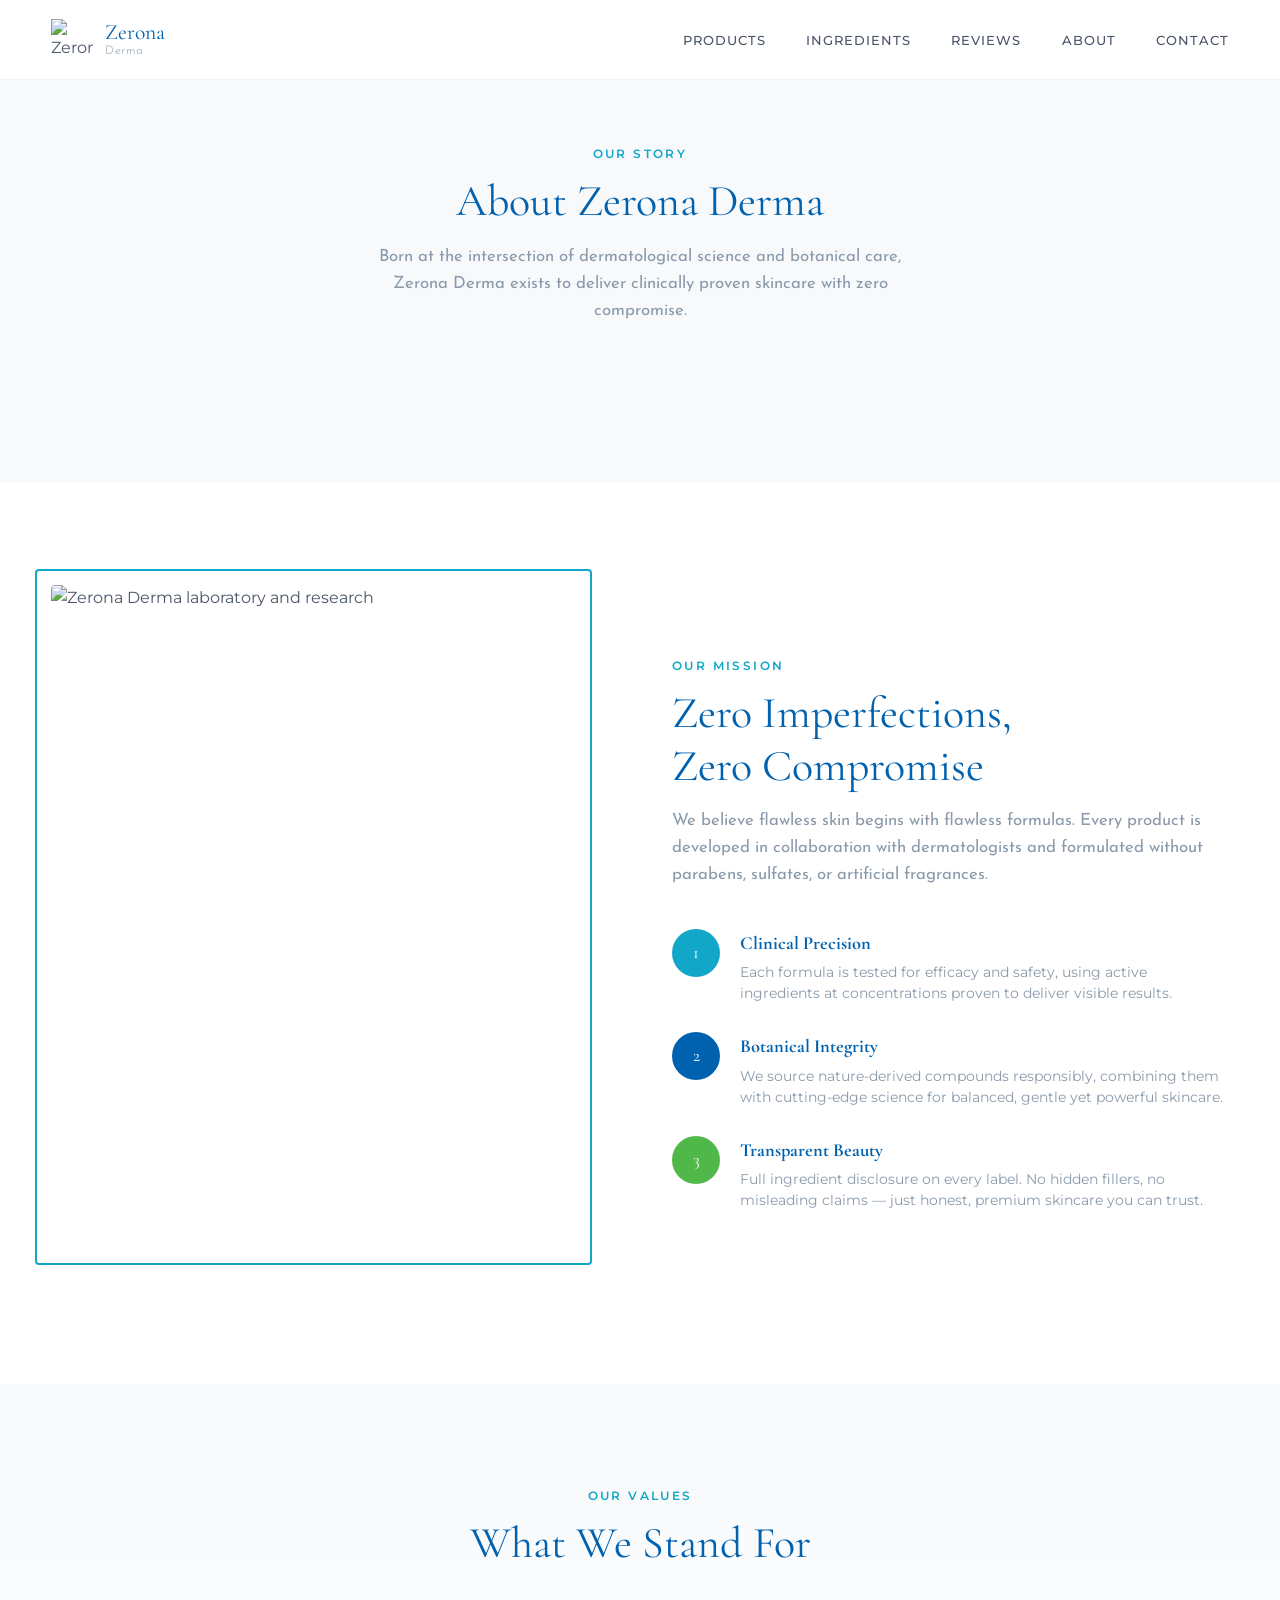
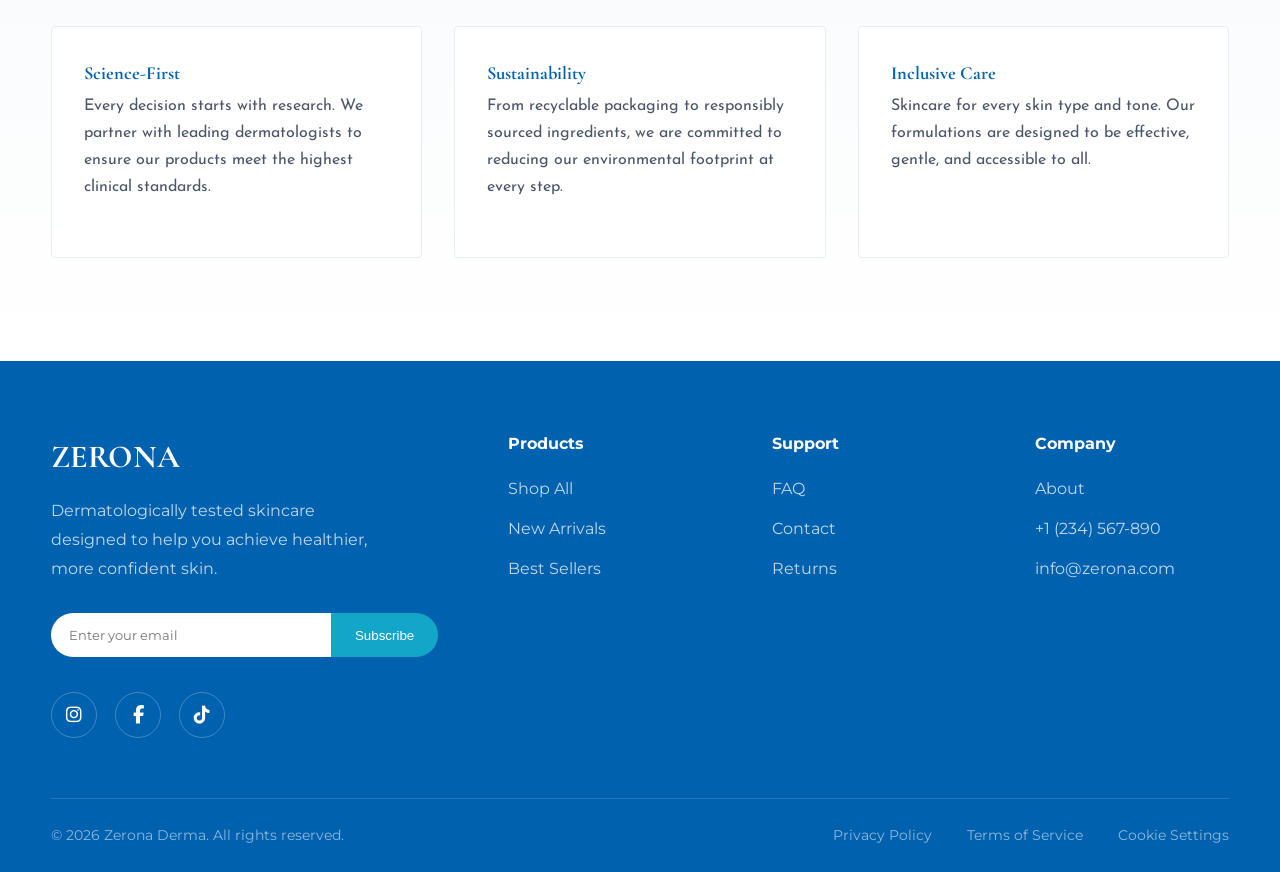
==== about.html @ bbe4850a "Changes to footer and link redirections" ====
<!DOCTYPE html>
<html lang="en">
<head>
  <meta charset="UTF-8">
  <meta name="viewport" content="width=device-width, initial-scale=1.0">
  <meta name="description" content="About Zerona Derma — Premium clinical skincare rooted in science and nature.">
  <title>About Us | Zerona Derma</title>

  <link rel="preconnect" href="https://fonts.googleapis.com">
  <link rel="preconnect" href="https://fonts.gstatic.com" crossorigin>
  <link href="https://fonts.googleapis.com/css2?family=Cormorant+Garamond:ital,wght@0,400;0,600;1,400&family=Josefin+Sans:wght@300;400&family=Montserrat:wght@400;500;600;700&display=swap" rel="stylesheet">

  <link rel="icon" type="image/svg+xml" href="assets/logo-icon.svg">
  <link rel="stylesheet" href="css/styles.css">
  <link rel="stylesheet" href="https://cdnjs.cloudflare.com/ajax/libs/font-awesome/6.7.2/css/all.min.css">
</head>
<body>

  <header class="navbar">
    <div class="container">
      <a href="index.html" class="nav-logo">
        <img src="assets/logo-icon.svg" alt="Zerona Derma icon">
        <div class="nav-logo-text">
          <span class="brand-name">Zerona</span>
          <span class="brand-sub">Derma</span>
        </div>
      </a>

      <nav>
        <ul class="nav-links">
          <li><a href="products.html">Products</a></li>
          <li><a href="ingredients.html">Ingredients</a></li>
          <li><a href="reviews.html">Reviews</a></li>
          <li><a href="about.html">About</a></li>
          <li><a href="index.html#contact">Contact</a></li>
        </ul>
      </nav>

      <button class="nav-toggle" aria-label="Toggle navigation">
        <span></span>
        <span></span>
        <span></span>
      </button>
    </div>
  </header>

  <main>
    <section class="products" style="padding-top: calc(var(--nav-height) + 4rem);">
      <div class="container">
        <div class="products-header">
          <p class="section-label">Our Story</p>
          <h1 class="section-title">About Zerona Derma</h1>
          <p class="section-subtitle">
            Born at the intersection of dermatological science and botanical care, Zerona Derma exists to deliver clinically proven skincare with zero compromise.
          </p>
        </div>
      </div>
    </section>

    <section class="ingredients">
      <div class="container">
        <div class="ingredients-layout">
          <div class="ingredients-image">
            <img src="https://images.unsplash.com/photo-1559757175-5700dde675bc?w=800&q=80" alt="Zerona Derma laboratory and research">
          </div>

          <div class="ingredients-content">
            <p class="section-label">Our Mission</p>
            <h2 class="section-title">Zero Imperfections,<br>Zero Compromise</h2>
            <p class="section-subtitle">
              We believe flawless skin begins with flawless formulas. Every product is developed in collaboration with dermatologists and formulated without parabens, sulfates, or artificial fragrances.
            </p>

            <ul class="ingredients-list">
              <li class="ingredient-item">
                <div class="ingredient-icon cyan">1</div>
                <div>
                  <h3 class="ingredient-name">Clinical Precision</h3>
                  <p class="ingredient-desc">Each formula is tested for efficacy and safety, using active ingredients at concentrations proven to deliver visible results.</p>
                </div>
              </li>
              <li class="ingredient-item">
                <div class="ingredient-icon blue">2</div>
                <div>
                  <h3 class="ingredient-name">Botanical Integrity</h3>
                  <p class="ingredient-desc">We source nature-derived compounds responsibly, combining them with cutting-edge science for balanced, gentle yet powerful skincare.</p>
                </div>
              </li>
              <li class="ingredient-item">
                <div class="ingredient-icon green">3</div>
                <div>
                  <h3 class="ingredient-name">Transparent Beauty</h3>
                  <p class="ingredient-desc">Full ingredient disclosure on every label. No hidden fillers, no misleading claims — just honest, premium skincare you can trust.</p>
                </div>
              </li>
            </ul>
          </div>
        </div>
      </div>
    </section>

    <section class="testimonials">
      <div class="container">
        <div class="testimonials-header">
          <p class="section-label">Our Values</p>
          <h2 class="section-title">What We Stand For</h2>
        </div>

        <div class="testimonials-grid">
          <article class="testimonial-card">
            <h3 class="ingredient-name">Science-First</h3>
            <p class="testimonial-quote" style="font-style: normal;">
              Every decision starts with research. We partner with leading dermatologists to ensure our products meet the highest clinical standards.
            </p>
          </article>

          <article class="testimonial-card">
            <h3 class="ingredient-name">Sustainability</h3>
            <p class="testimonial-quote" style="font-style: normal;">
              From recyclable packaging to responsibly sourced ingredients, we are committed to reducing our environmental footprint at every step.
            </p>
          </article>

          <article class="testimonial-card">
            <h3 class="ingredient-name">Inclusive Care</h3>
            <p class="testimonial-quote" style="font-style: normal;">
              Skincare for every skin type and tone. Our formulations are designed to be effective, gentle, and accessible to all.
            </p>
          </article>
        </div>
      </div>
    </section>
  </main>

<footer class="footer">
    <div class="container">

        <div class="footer-grid">

            <!-- Left -->
            <div class="footer-subscription">

                <h2 class="footer-brand">
                    ZERONA
                </h2>

                <p class="footer-brand-text">
                    Dermatologically tested skincare designed to help you achieve healthier, more confident skin.
                </p>

                <form class="subscription-form"
                    onsubmit="event.preventDefault(); alert('Thank you for subscribing!');">

                    <div class="subscription-input-group">
                        <input
                            type="email"
                            placeholder="Enter your email"
                            required
                            class="subscription-input">

                        <button
                            type="submit"
                            class="subscription-button">

                            Subscribe

                        </button>
                    </div>

                </form>

                <div class="footer-social">

                    <a href="https://www.instagram.com/zeronadermanepal/">
                        <i class="fa-brands fa-instagram"></i>
                    </a>

                    <a href="https://www.facebook.com/ZeronaDermaNepal">
                        <i class="fa-brands fa-facebook-f"></i>
                    </a>

                    <a href="https://www.tiktok.com/@zeronadermanepal">
                        <i class="fa-brands fa-tiktok"></i>
                    </a>

                </div>

            </div>

            <!-- Products -->

            <div>

                <h4 class="footer-heading">
                    Products
                </h4>

                <div class="footer-links">

                    <a href="products.html">
                        Shop All
                    </a>

                    <a href="products.html">
                        New Arrivals
                    </a>

                    <a href="products.html">
                        Best Sellers
                    </a>

                </div>

            </div>

            <!-- Support -->

            <div>

                <h4 class="footer-heading">
                    Support
                </h4>

                <div class="footer-links">

                    <a href="faqs.html">
                        FAQ
                    </a>

                    <a href="contact.html">
                        Contact
                    </a>

                    <a href="returnpolicy.html">
                        Returns
                    </a>

                </div>

            </div>

            <!-- Company -->

            <div>

                <h4 class="footer-heading">
                    Company
                </h4>

                <div class="footer-links">

                    <a href="about.html">
                        About
                    </a>

                    <a href="tel:+1234567890">
                        +1 (234) 567-890
                    </a>

                    <a href="mailto:info@zerona.com">
                        info@zerona.com
                    </a>

                </div>

            </div>

        </div>

        <div class="footer-bottom">

            <p>
                © 2026 Zerona Derma. All rights reserved.
            </p>

            <div class="footer-bottom-links">

                <a href="privacy-policy.html">
                    Privacy Policy
                </a>

                <a href="terms-of-service.html">
                    Terms of Service
                </a>

                <a href="#">
                    Cookie Settings
                </a>

            </div>

        </div>

    </div>

</footer>

  <script src="js/main.js"></script>
</body>
</html>
---- css/styles.css ----
/* =============================================
   Zerona Derma — Brand Styles
   ============================================= */

@font-face {
  font-family: "Mintage";
  src: url("../fonts/Mintage-Regular.woff2") format("woff2"),
       url("../fonts/Mintage-Regular.woff") format("woff");
  font-weight: 400;
  font-style: normal;
  font-display: swap;
}

@font-face {
  font-family: "Melissa";
  src: url("../fonts/Melissa-Regular.woff2") format("woff2"),
       url("../fonts/Melissa-Regular.woff") format("woff");
  font-weight: 400;
  font-style: normal;
  font-display: swap;
}

:root {
  --cyan: #12a6c8;
  --dark-blue: #0061af;
  --medium-blue: #278ec1;
  --green: #50b848;
  --white: #ffffff;
  --black: #000000;
  --gray-100: #f7f9fb;
  --gray-200: #e8edf2;
  --gray-400: #8a9aab;
  --gray-600: #4a5568;

  --font-heading: "Mintage", "Cormorant Garamond", "Playfair Display", Georgia, serif;
  --font-sub: "Melissa", "Josefin Sans", "Montserrat", sans-serif;
  --font-body: "Montserrat", system-ui, sans-serif;

  --nav-height: 80px;
  --section-padding: clamp(4rem, 8vw, 7rem);
  --container: min(1200px, 92vw);
  --transition: 0.3s ease;
}

*,
*::before,
*::after {
  box-sizing: border-box;
  margin: 0;
  padding: 0;
}

html {
  scroll-behavior: smooth;
}

body {
  font-family: var(--font-body);
  font-size: 16px;
  line-height: 1.6;
  color: var(--gray-600);
  background: var(--white);
  -webkit-font-smoothing: antialiased;
}

img {
  max-width: 100%;
  height: auto;
  display: block;
}

a {
  color: inherit;
  text-decoration: none;
}

ul {
  list-style: none;
}

.container {
  width: var(--container);
  margin-inline: auto;
}

.section-label {
  font-family: var(--font-body);
  font-size: 0.75rem;
  font-weight: 600;
  letter-spacing: 0.2em;
  text-transform: uppercase;
  color: var(--cyan);
  margin-bottom: 0.75rem;
}

.section-title {
  font-family: var(--font-heading);
  font-size: clamp(2rem, 4vw, 2.75rem);
  font-weight: 400;
  color: var(--dark-blue);
  line-height: 1.2;
  margin-bottom: 1rem;
}

.section-subtitle {
  font-family: var(--font-sub);
  font-size: 1.05rem;
  color: var(--gray-400);
  max-width: 540px;
}

.btn {
  display: inline-flex;
  align-items: center;
  justify-content: center;
  gap: 0.5rem;
  padding: 0.875rem 2rem;
  font-family: var(--font-body);
  font-size: 0.8rem;
  font-weight: 600;
  letter-spacing: 0.12em;
  text-transform: uppercase;
  border: none;
  cursor: pointer;
  transition: background var(--transition), color var(--transition), transform var(--transition);
}

.btn-primary {
  background: var(--dark-blue);
  color: var(--white);
}

.btn-primary:hover {
  background: var(--medium-blue);
  transform: translateY(-2px);
}

.btn-outline {
  background: transparent;
  color: var(--dark-blue);
  border: 1.5px solid var(--dark-blue);
}

.btn-outline:hover {
  background: var(--dark-blue);
  color: var(--white);
}

/* =============================================
   Navbar
   ============================================= */

.navbar {
  position: fixed;
  top: 0;
  left: 0;
  right: 0;
  z-index: 1000;
  height: var(--nav-height);
  background: rgba(255, 255, 255, 0.95);
  backdrop-filter: blur(12px);
  border-bottom: 1px solid rgba(0, 97, 175, 0.08);
  transition: box-shadow var(--transition);
}

.navbar.scrolled {
  box-shadow: 0 4px 24px rgba(0, 97, 175, 0.08);
}

.navbar .container {
  display: flex;
  align-items: center;
  justify-content: space-between;
  height: 100%;
}

.nav-logo {
  display: flex;
  align-items: center;
  gap: 0.75rem;
}

.nav-logo img {
  width: 42px;
  height: 42px;
}

.nav-logo-text {
  display: flex;
  flex-direction: column;
  line-height: 1.1;
}

.nav-logo-text .brand-name {
  font-family: var(--font-heading);
  font-size: 1.35rem;
  color: var(--dark-blue);
}

.nav-logo-text .brand-sub {
  font-family: var(--font-sub);
  font-size: 0.75rem;
  font-weight: 300;
  color: var(--gray-400);
  letter-spacing: 0.05em;
}

.nav-links {
  display: flex;
  align-items: center;
  gap: 2.5rem;
}

.nav-links a {
  font-size: 0.8rem;
  font-weight: 500;
  letter-spacing: 0.08em;
  text-transform: uppercase;
  color: var(--gray-600);
  transition: color var(--transition);
  position: relative;
}

.nav-links a::after {
  content: "";
  position: absolute;
  bottom: -4px;
  left: 0;
  width: 0;
  height: 2px;
  background: var(--cyan);
  transition: width var(--transition);
}

.nav-links a:hover {
  color: var(--dark-blue);
}

.nav-links a:hover::after {
  width: 100%;
}

.nav-toggle {
  display: none;
  flex-direction: column;
  gap: 5px;
  background: none;
  border: none;
  cursor: pointer;
  padding: 4px;
}

.nav-toggle span {
  display: block;
  width: 24px;
  height: 2px;
  background: var(--dark-blue);
  transition: transform var(--transition), opacity var(--transition);
}

.nav-toggle.active span:nth-child(1) {
  transform: translateY(7px) rotate(45deg);
}

.nav-toggle.active span:nth-child(2) {
  opacity: 0;
}

.nav-toggle.active span:nth-child(3) {
  transform: translateY(-7px) rotate(-45deg);
}

/* =============================================
   Hero
   ============================================= */

.hero {
  position: relative;
  min-height: 100vh;
  display: flex;
  align-items: center;
  padding-top: var(--nav-height);
  overflow: hidden;
}

.hero-bg {
  position: absolute;
  inset: 0;
  z-index: 0;
}

.hero-bg img {
  width: 100%;
  height: 100%;
  object-fit: cover;
}

.hero-overlay {
  position: absolute;
  inset: 0;
  background: linear-gradient(
    135deg,
    rgba(255, 255, 255, 0.92) 0%,
    rgba(255, 255, 255, 0.75) 45%,
    rgba(18, 166, 200, 0.15) 100%
  );
}

.hero .container {
  position: relative;
  z-index: 1;
  display: grid;
  grid-template-columns: 1fr 1fr;
  gap: 4rem;
  align-items: center;
  padding-block: 4rem;
}

.hero-content {
  max-width: 560px;
}

.hero-logo {
  width: min(320px, 80%);
  margin-bottom: 2rem;
}

.hero-tagline {
  font-family: var(--font-body);
  font-size: 0.85rem;
  font-weight: 600;
  letter-spacing: 0.35em;
  text-transform: uppercase;
  color: var(--black);
  margin-bottom: 1.5rem;
}

.hero-title {
  font-family: var(--font-heading);
  font-size: clamp(2.5rem, 5vw, 3.5rem);
  color: var(--dark-blue);
  line-height: 1.15;
  margin-bottom: 1.25rem;
}

.hero-title em {
  font-style: normal;
  color: var(--cyan);
}

.hero-desc {
  font-size: 1.05rem;
  color: var(--gray-600);
  margin-bottom: 2.5rem;
  max-width: 440px;
}

.hero-actions {
  display: flex;
  flex-wrap: wrap;
  gap: 1rem;
}

.hero-visual {
  position: relative;
  display: flex;
  justify-content: center;
}

.hero-product {
  width: min(420px, 100%);
  border-radius: 4px;
  box-shadow: 0 32px 64px rgba(0, 97, 175, 0.15);
}

.hero-accent {
  position: absolute;
  width: 200px;
  height: 200px;
  border-radius: 50%;
  background: radial-gradient(circle, rgba(18, 166, 200, 0.2) 0%, transparent 70%);
  top: -40px;
  right: -20px;
  pointer-events: none;
}

.hero-accent-2 {
  position: absolute;
  width: 160px;
  height: 160px;
  border-radius: 50%;
  background: radial-gradient(circle, rgba(80, 184, 72, 0.15) 0%, transparent 70%);
  bottom: -30px;
  left: -20px;
  pointer-events: none;
}

/* =============================================
   Featured Products
   ============================================= */

.products {
  padding: var(--section-padding) 0;
  background: var(--gray-100);
}

.products-header {
  text-align: center;
  margin-bottom: 3.5rem;
}

.products-header .section-subtitle {
  margin-inline: auto;
}

.products-grid {
  display: grid;
  grid-template-columns: repeat(3, 1fr);
  gap: 2rem;
}

.product-card {
  background: var(--white);
  border-radius: 4px;
  overflow: hidden;
  transition: transform var(--transition), box-shadow var(--transition);
}

.product-card:hover {
  transform: translateY(-6px);
  box-shadow: 0 20px 48px rgba(0, 97, 175, 0.12);
}

.product-image {
  position: relative;
  aspect-ratio: 1;
  overflow: hidden;
  background: var(--gray-200);
}

.product-image img {
  width: 100%;
  height: 100%;
  object-fit: cover;
  transition: transform 0.5s ease;
}

.product-card:hover .product-image img {
  transform: scale(1.05);
}

.product-badge {
  position: absolute;
  top: 1rem;
  left: 1rem;
  background: var(--green);
  color: var(--white);
  font-size: 0.65rem;
  font-weight: 600;
  letter-spacing: 0.1em;
  text-transform: uppercase;
  padding: 0.35rem 0.75rem;
  border-radius: 2px;
}

.product-info {
  padding: 1.5rem;
}

.product-category {
  font-size: 0.7rem;
  font-weight: 600;
  letter-spacing: 0.15em;
  text-transform: uppercase;
  color: var(--cyan);
  margin-bottom: 0.5rem;
}

.product-name {
  font-family: var(--font-heading);
  font-size: 1.35rem;
  color: var(--dark-blue);
  margin-bottom: 0.5rem;
}

.product-desc {
  font-size: 0.875rem;
  color: var(--gray-400);
  margin-bottom: 1rem;
  line-height: 1.5;
}

.product-footer {
  display: flex;
  align-items: center;
  justify-content: space-between;
}

.product-price {
  font-family: var(--font-body);
  font-size: 1.1rem;
  font-weight: 600;
  color: var(--dark-blue);
}

.product-link {
  font-size: 0.75rem;
  font-weight: 600;
  letter-spacing: 0.1em;
  text-transform: uppercase;
  color: var(--medium-blue);
  transition: color var(--transition);
}

.product-link:hover {
  color: var(--cyan);
}

/* =============================================
   Ingredients
   ============================================= */

.ingredients {
  padding: var(--section-padding) 0;
}

.ingredients-layout {
  display: grid;
  grid-template-columns: 1fr 1fr;
  gap: 4rem;
  align-items: center;
}

.ingredients-image {
  position: relative;
}

.ingredients-image img {
  width: 100%;
  aspect-ratio: 4/5;
  object-fit: cover;
  border-radius: 4px;
}

.ingredients-image::before {
  content: "";
  position: absolute;
  top: -16px;
  left: -16px;
  width: 100%;
  height: 100%;
  border: 2px solid var(--cyan);
  border-radius: 4px;
  z-index: -1;
}

.ingredients-list {
  display: flex;
  flex-direction: column;
  gap: 1.75rem;
  margin-top: 2.5rem;
}

.ingredient-item {
  display: flex;
  gap: 1.25rem;
  align-items: flex-start;
}

.ingredient-icon {
  flex-shrink: 0;
  width: 48px;
  height: 48px;
  border-radius: 50%;
  display: flex;
  align-items: center;
  justify-content: center;
  font-family: var(--font-heading);
  font-size: 1.1rem;
  color: var(--white);
}

.ingredient-icon.cyan { background: var(--cyan); }
.ingredient-icon.blue { background: var(--dark-blue); }
.ingredient-icon.green { background: var(--green); }
.ingredient-icon.medium { background: var(--medium-blue); }

.ingredient-name {
  font-family: var(--font-heading);
  font-size: 1.15rem;
  color: var(--dark-blue);
  margin-bottom: 0.25rem;
}

.ingredient-desc {
  font-size: 0.875rem;
  color: var(--gray-400);
  line-height: 1.5;
}

/* =============================================
   Testimonials
   ============================================= */

.testimonials {
  padding: var(--section-padding) 0;
  background: linear-gradient(180deg, var(--gray-100) 0%, var(--white) 100%);
}

.testimonials-header {
  text-align: center;
  margin-bottom: 3.5rem;
}

.testimonials-header .section-subtitle {
  margin-inline: auto;
}

.testimonials-grid {
  display: grid;
  grid-template-columns: repeat(3, 1fr);
  gap: 2rem;
}

.testimonial-card {
  background: var(--white);
  padding: 2rem;
  border-radius: 4px;
  border: 1px solid var(--gray-200);
  transition: border-color var(--transition), box-shadow var(--transition);
}

.testimonial-card:hover {
  border-color: rgba(18, 166, 200, 0.3);
  box-shadow: 0 12px 32px rgba(0, 97, 175, 0.08);
}

.testimonial-stars {
  display: flex;
  gap: 4px;
  margin-bottom: 1.25rem;
  color: var(--cyan);
  font-size: 0.9rem;
}

.testimonial-quote {
  font-family: var(--font-sub);
  font-size: 1rem;
  font-style: italic;
  color: var(--gray-600);
  line-height: 1.7;
  margin-bottom: 1.5rem;
}

.testimonial-author {
  display: flex;
  align-items: center;
  gap: 0.875rem;
}

.testimonial-avatar {
  width: 44px;
  height: 44px;
  border-radius: 50%;
  object-fit: cover;
}

.testimonial-name {
  font-family: var(--font-body);
  font-size: 0.875rem;
  font-weight: 600;
  color: var(--dark-blue);
}

.testimonial-role {
  font-size: 0.75rem;
  color: var(--gray-400);
}

/* =============================================
   Footer
   ============================================= */

.footer{

    background:var(--dark-blue);
    color:white;
    padding:70px 0 0;

}

.footer-grid{

    display:grid;

    grid-template-columns:2fr 1fr 1fr 1fr;

    gap:70px;

    padding-bottom:60px;

    border-bottom:1px solid rgba(255,255,255,.15);

}

.footer-brand{

    font-family:var(--font-heading);

    font-size:2rem;

    margin-bottom:15px;

    color:white;

}

.footer-brand-text{

    max-width:340px;

    line-height:1.8;

    margin-bottom:30px;

    color:rgba(255,255,255,.75);

}

.subscription-input-group{

    display:flex;

    border-radius:50px;

    overflow:hidden;

    margin-bottom:35px;

}

.subscription-input{

    flex:1;

    border:none;

    padding:14px 18px;

    font-family:var(--font-body);

}

.subscription-input:focus{

    outline:none;

}

.subscription-button{

    border:none;

    background:var(--cyan);

    color:white;

    padding:0 24px;

    cursor:pointer;

    transition:.3s;

}

.subscription-button:hover{

    background:var(--medium-blue);

}

.footer-heading{

    margin-bottom:20px;

}

.footer-links{

    display:flex;

    flex-direction:column;

    gap:14px;

}

.footer-links a{

    color:rgba(255,255,255,.75);

    transition:.3s;

}

.footer-links a:hover{

    color:white;

    transform:translateX(4px);

}

.footer-social{

    display:flex;

    gap:18px;

}

.footer-social a{

    width:46px;

    height:46px;

    border-radius:50%;

    border:1px solid rgba(255,255,255,.25);

    display:flex;

    justify-content:center;

    align-items:center;

    font-size:18px;

    transition:.3s;

}

.footer-social a:hover{

    background:var(--cyan);

    transform:translateY(-4px);

}

.footer-bottom{

    display:flex;

    justify-content:space-between;

    align-items:center;

    padding:25px 0;

    color:rgba(255,255,255,.55);

    font-size:.9rem;

}

.footer-bottom-links{

    display:flex;

    gap:35px;

}

/* =============================================
   Responsive
   ============================================= */

/* =============================================
    Responsive
    ============================================= */

.breadcrumb-link {
  font-size: 0.9rem;
  color: var(--medium-blue);
  transition: color var(--transition);
  font-weight: 500;
}

.breadcrumb-link:hover {
  color: var(--cyan);
}

/* Product Detail Page */
.product-detail-layout {
  display: grid;
  grid-template-columns: 1fr 1fr;
  gap: 4rem;
  align-items: start;
}

.product-detail-image {
  position: relative;
  sticky: top 100px;
}

.detail-image {
  width: 100%;
  aspect-ratio: 1;
  object-fit: cover;
  border-radius: 4px;
  box-shadow: 0 16px 48px rgba(0, 97, 175, 0.12);
}

.product-detail-info {
  display: flex;
  flex-direction: column;
}

.product-detail-title {
  font-family: var(--font-heading);
  font-size: clamp(2rem, 4vw, 2.5rem);
  color: var(--dark-blue);
  margin: 1rem 0 0.5rem;
  line-height: 1.2;
}

.product-detail-price {
  font-size: 1.5rem;
  font-weight: 700;
  color: var(--dark-blue);
  margin-bottom: 1.5rem;
}

.product-detail-desc {
  font-size: 1rem;
  color: var(--gray-600);
  line-height: 1.8;
  margin-bottom: 2rem;
}

.product-benefits,
.product-usage,
.product-ingredients {
  margin-bottom: 2.5rem;
}

.benefits-title,
.usage-title,
.ingredients-title {
  font-family: var(--font-heading);
  font-size: 1.2rem;
  color: var(--dark-blue);
  margin-bottom: 1rem;
}

.benefits-list {
  list-style: none;
  display: flex;
  flex-direction: column;
  gap: 0.75rem;
}

.benefits-list li {
  font-size: 0.95rem;
  color: var(--gray-600);
  padding-left: 1.5rem;
  position: relative;
}

.benefits-list li::before {
  content: "✓";
  position: absolute;
  left: 0;
  color: var(--cyan);
  font-weight: 600;
}

.usage-text,
.ingredients-text {
  font-size: 0.95rem;
  color: var(--gray-600);
  line-height: 1.7;
}

.related-products {
  padding-top: 2rem;
  border-top: 1px solid var(--gray-200);
}

@media (max-width: 992px) {
  .product-detail-layout {
    grid-template-columns: 1fr;
    gap: 3rem;
  }

  .product-detail-image {
    sticky: unset;
  }

  .products-grid {
    grid-template-columns: repeat(2, 1fr);
    gap: 2rem;
  }
}

@media (max-width: 768px) {
  .product-detail-layout {
    gap: 2rem;
  }

  .product-detail-title {
    font-size: 1.75rem;
  }

  .products-grid {
    grid-template-columns: 1fr;
    gap: 1.5rem;
  }

  .related-products .products-grid {
    grid-template-columns: 1fr;
  }
}
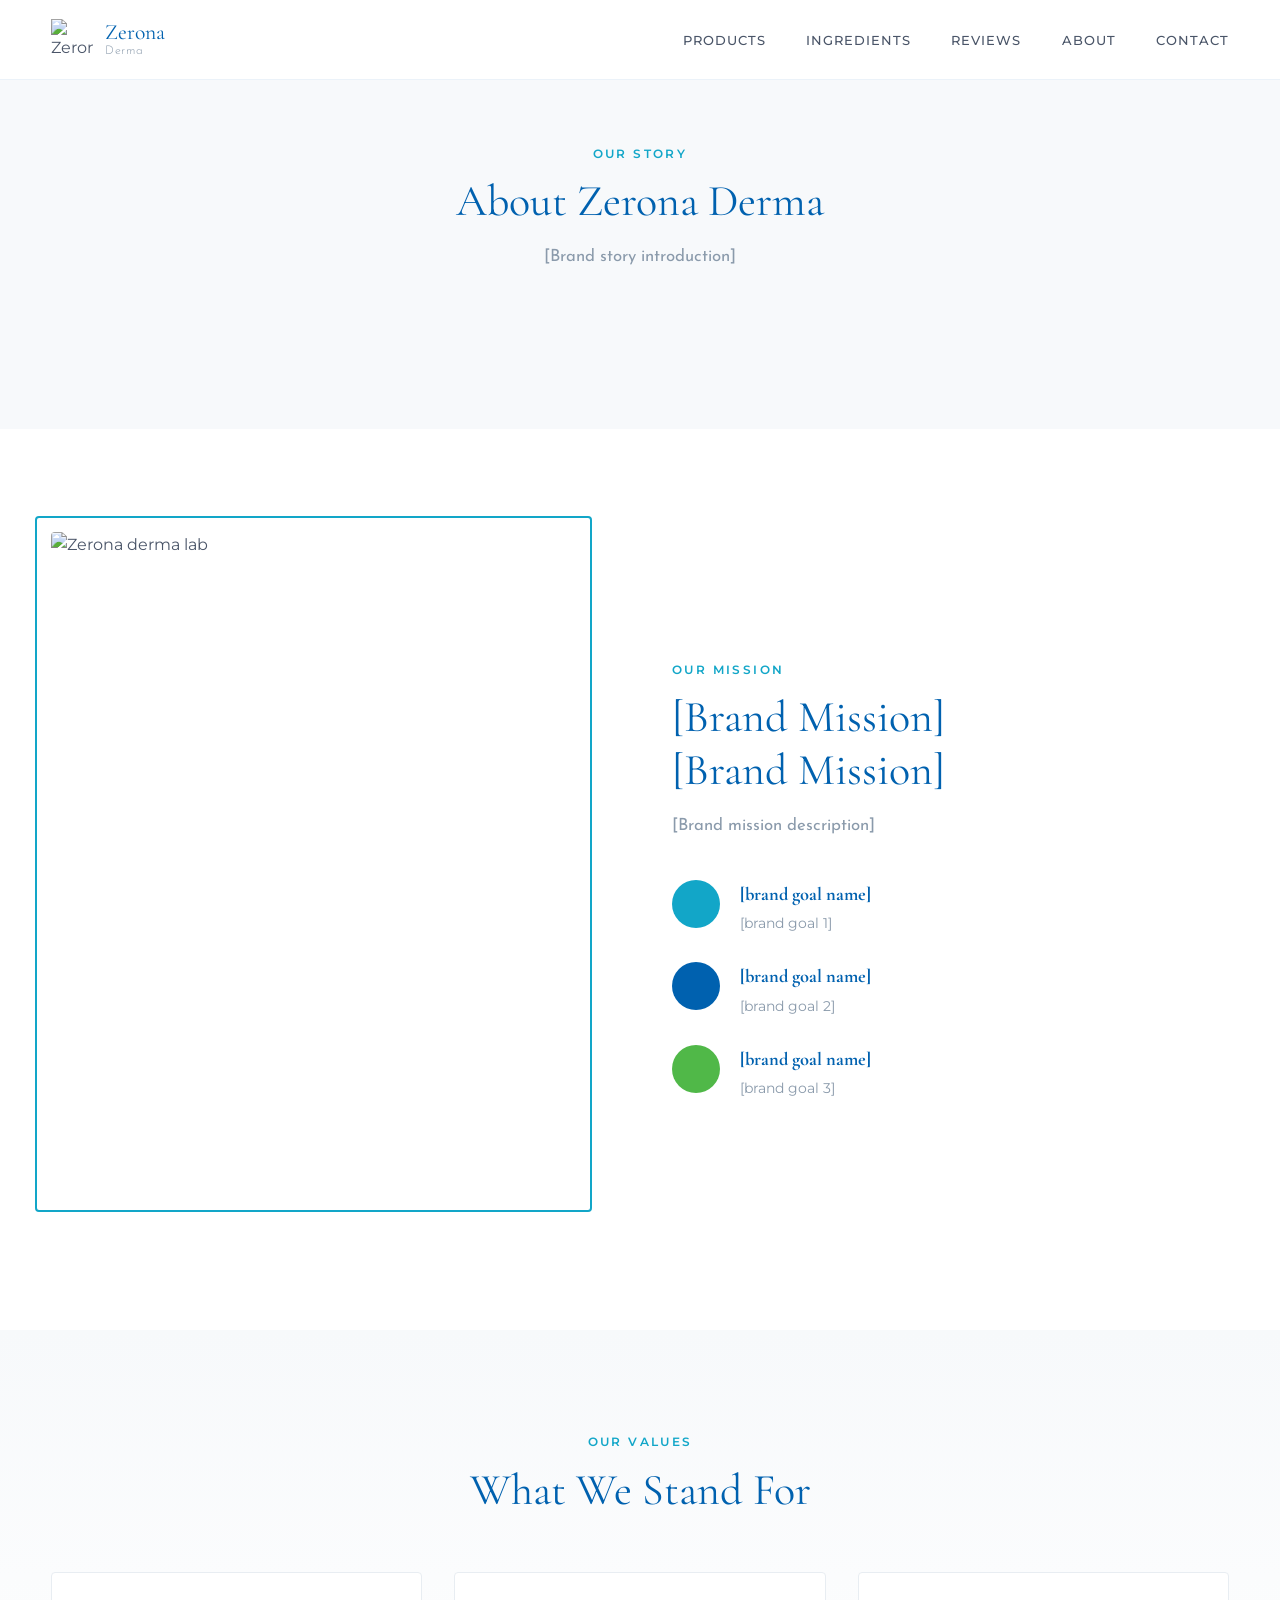
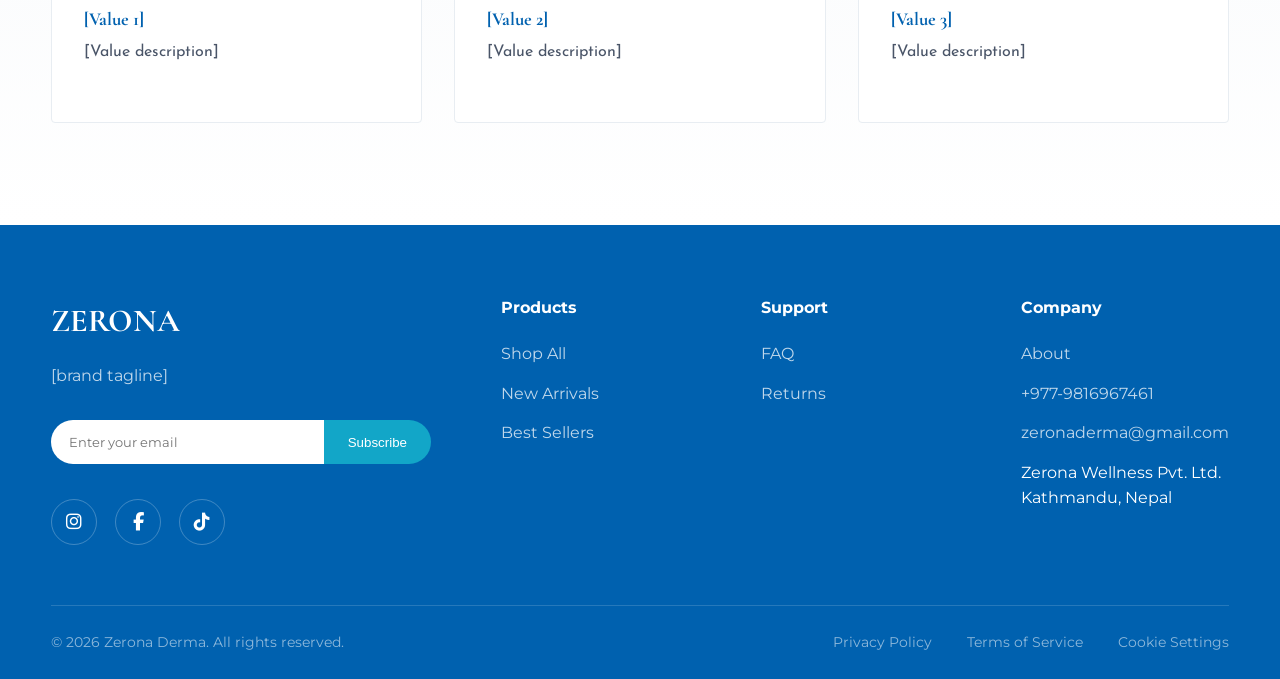
==== commit 217d731a: "Removed copy right contents and return link correction" ====
--- a/about.html
+++ b/about.html
@@ -51,7 +51,7 @@
           <p class="section-label">Our Story</p>
           <h1 class="section-title">About Zerona Derma</h1>
           <p class="section-subtitle">
-            Born at the intersection of dermatological science and botanical care, Zerona Derma exists to deliver clinically proven skincare with zero compromise.
+            [Brand story introduction]
           </p>
         </div>
       </div>
@@ -61,36 +61,36 @@
       <div class="container">
         <div class="ingredients-layout">
           <div class="ingredients-image">
-            <img src="https://images.unsplash.com/photo-1559757175-5700dde675bc?w=800&q=80" alt="Zerona Derma laboratory and research">
+            <img src="" alt="Zerona derma lab">
           </div>
 
           <div class="ingredients-content">
             <p class="section-label">Our Mission</p>
-            <h2 class="section-title">Zero Imperfections,<br>Zero Compromise</h2>
+            <h2 class="section-title">[Brand Mission]<br>[Brand Mission]</h2>
             <p class="section-subtitle">
-              We believe flawless skin begins with flawless formulas. Every product is developed in collaboration with dermatologists and formulated without parabens, sulfates, or artificial fragrances.
+              [Brand mission description]
             </p>
 
             <ul class="ingredients-list">
               <li class="ingredient-item">
-                <div class="ingredient-icon cyan">1</div>
+                <div class="ingredient-icon cyan"></div>
                 <div>
-                  <h3 class="ingredient-name">Clinical Precision</h3>
-                  <p class="ingredient-desc">Each formula is tested for efficacy and safety, using active ingredients at concentrations proven to deliver visible results.</p>
+                  <h3 class="ingredient-name">[brand goal name]</h3>
+                  <p class="ingredient-desc">[brand goal 1]</p>
                 </div>
               </li>
               <li class="ingredient-item">
-                <div class="ingredient-icon blue">2</div>
+                <div class="ingredient-icon blue"></div>
                 <div>
-                  <h3 class="ingredient-name">Botanical Integrity</h3>
-                  <p class="ingredient-desc">We source nature-derived compounds responsibly, combining them with cutting-edge science for balanced, gentle yet powerful skincare.</p>
+                  <h3 class="ingredient-name">[brand goal name]</h3>
+                  <p class="ingredient-desc">[brand goal 2]</p>
                 </div>
               </li>
               <li class="ingredient-item">
-                <div class="ingredient-icon green">3</div>
+                <div class="ingredient-icon green"></div>
                 <div>
-                  <h3 class="ingredient-name">Transparent Beauty</h3>
-                  <p class="ingredient-desc">Full ingredient disclosure on every label. No hidden fillers, no misleading claims — just honest, premium skincare you can trust.</p>
+                  <h3 class="ingredient-name">[brand goal name]</h3>
+                  <p class="ingredient-desc">[brand goal 3]</p>
                 </div>
               </li>
             </ul>
@@ -108,23 +108,23 @@
 
         <div class="testimonials-grid">
           <article class="testimonial-card">
-            <h3 class="ingredient-name">Science-First</h3>
+            <h3 class="ingredient-name">[Value 1]</h3>
             <p class="testimonial-quote" style="font-style: normal;">
-              Every decision starts with research. We partner with leading dermatologists to ensure our products meet the highest clinical standards.
+              [Value description]
             </p>
           </article>
 
           <article class="testimonial-card">
-            <h3 class="ingredient-name">Sustainability</h3>
+            <h3 class="ingredient-name">[Value 2]</h3>
             <p class="testimonial-quote" style="font-style: normal;">
-              From recyclable packaging to responsibly sourced ingredients, we are committed to reducing our environmental footprint at every step.
+              [Value description]
             </p>
           </article>
 
           <article class="testimonial-card">
-            <h3 class="ingredient-name">Inclusive Care</h3>
+            <h3 class="ingredient-name">[Value 3]</h3>
             <p class="testimonial-quote" style="font-style: normal;">
-              Skincare for every skin type and tone. Our formulations are designed to be effective, gentle, and accessible to all.
+              [Value description]
             </p>
           </article>
         </div>
@@ -145,7 +145,7 @@
                 </h2>
 
                 <p class="footer-brand-text">
-                    Dermatologically tested skincare designed to help you achieve healthier, more confident skin.
+                    [brand tagline]
                 </p>
 
                 <form class="subscription-form"
@@ -216,7 +216,6 @@
             <!-- Support -->
 
             <div>
-
                 <h4 class="footer-heading">
                     Support
                 </h4>
@@ -227,17 +226,15 @@
                         FAQ
                     </a>
 
-                    <a href="contact.html">
-                        Contact
-                    </a>
-
-                    <a href="returnpolicy.html">
+                    <a href="faqs.html#returnpolicy">
                         Returns
                     </a>
 
                 </div>
 
             </div>
+
+
 
             <!-- Company -->
 
@@ -253,13 +250,16 @@
                         About
                     </a>
 
-                    <a href="tel:+1234567890">
-                        +1 (234) 567-890
-                    </a>
-
-                    <a href="mailto:info@zerona.com">
-                        info@zerona.com
-                    </a>
+                    <a href="tel:+977-9816967461">
+                        +977-9816967461
+                    </a>
+
+                    <a href="mailto:zeronaderma@gmail.com">
+                        zeronaderma@gmail.com
+                    </a>
+                <p class="footer-org|address">
+                    Zerona Wellness Pvt. Ltd.<br>
+                    Kathmandu, Nepal
 
                 </div>
 
--- a/css/styles.css
+++ b/css/styles.css
@@ -818,6 +818,9 @@
     gap:18px;
 
 }
+.address-and-name{
+    margin-top: 20px;
+}
 
 .footer-social a{
 
